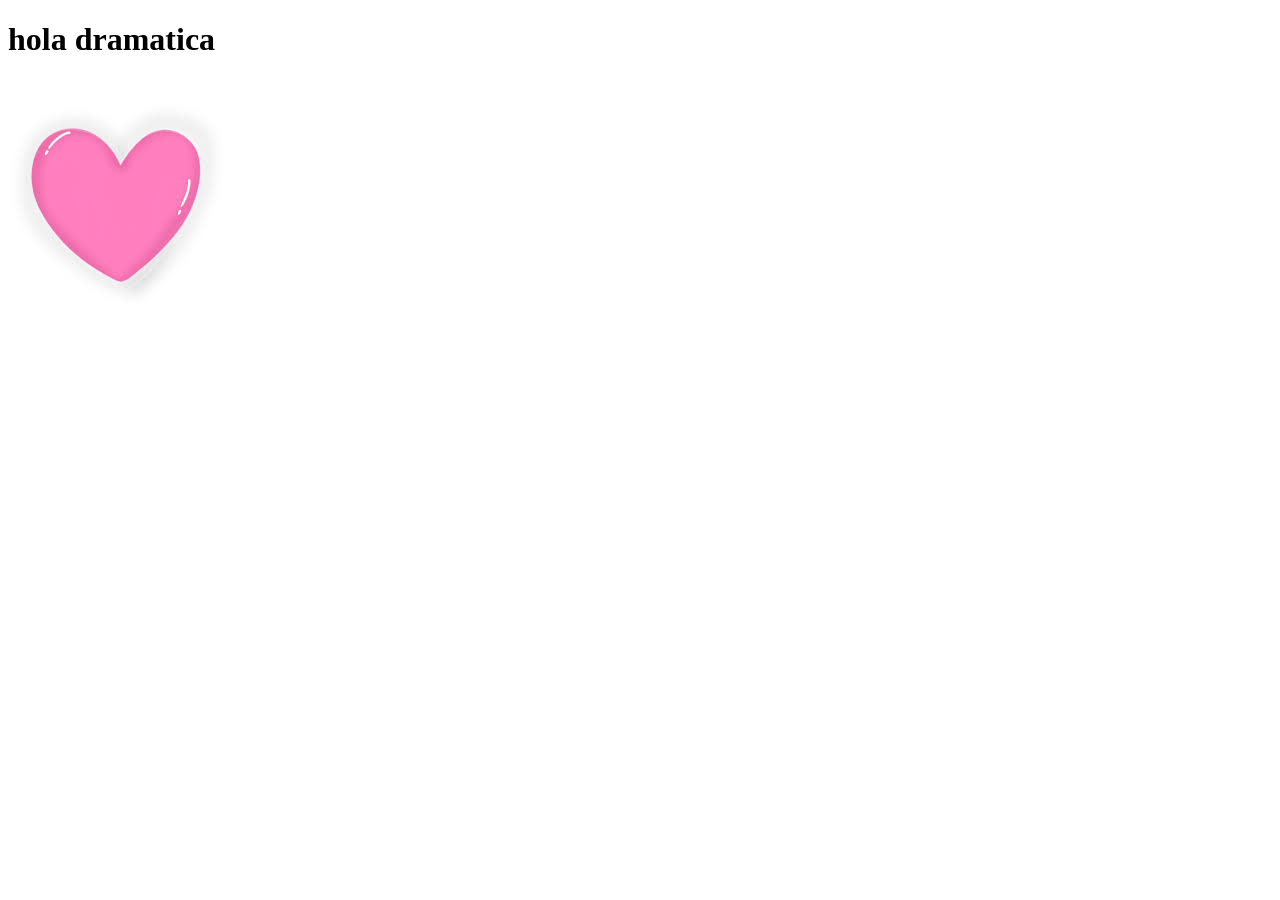
==== index.html @ f251073b "Add files via upload" ====
<!DOCTYPE html>
<html lang="en">
<head>
    <meta charset="UTF-8">
    <meta name="viewport" content="width=device-width, initial-scale=1.0">
    <title>Document</title>
    <h1>hola dramatica</h1>
    <img src="[data-uri]">
</head>
<body>
    
</body>
</html>
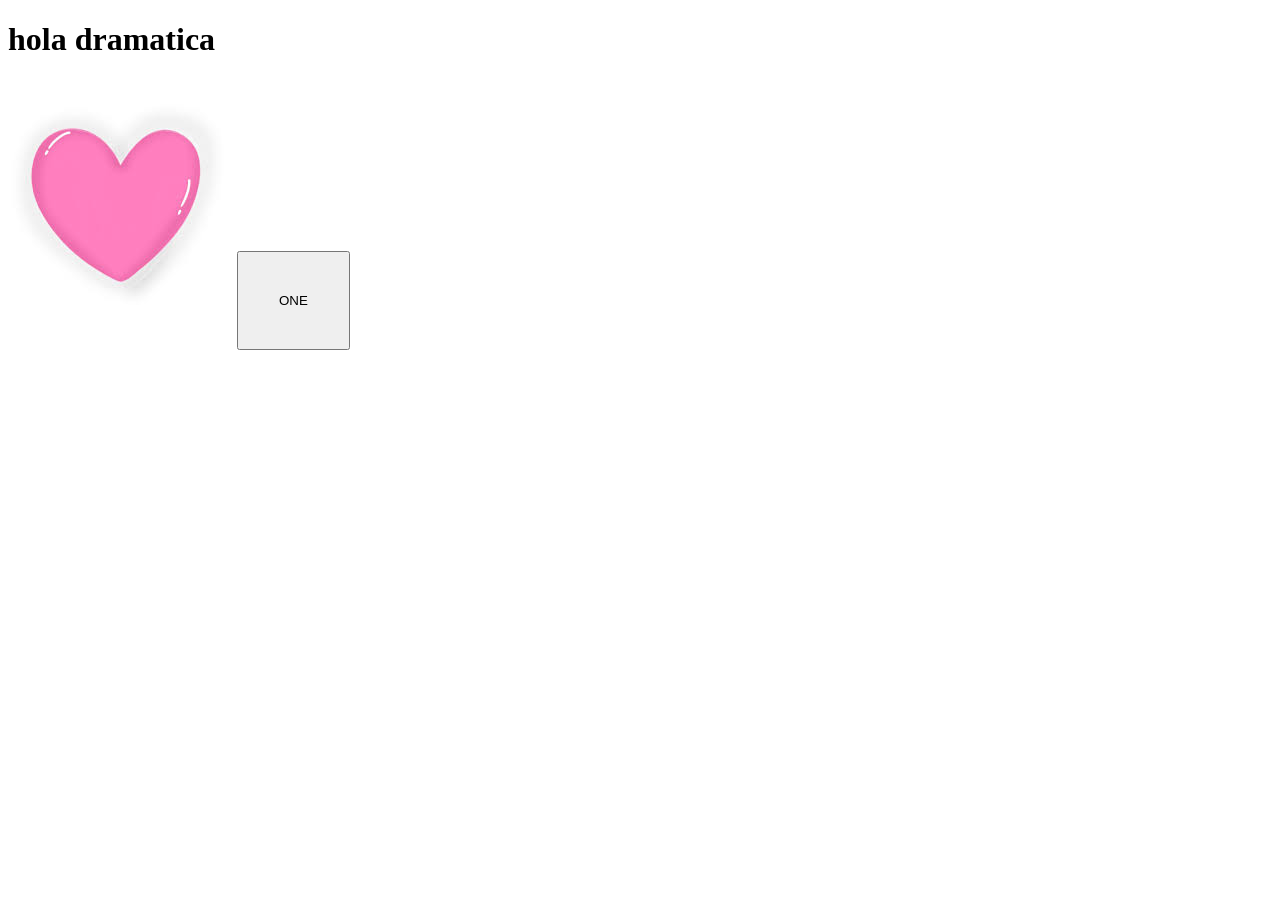
==== commit 62b72147: "Add files via upload" ====
--- a/index.html
+++ b/index.html
@@ -6,6 +6,7 @@
     <title>Document</title>
     <h1>hola dramatica</h1>
     <img src="[data-uri]">
+<button onclick="window.location.href='./once.html'" style="padding: 40px 40px;">ONE</button>
 </head>
 <body>
     
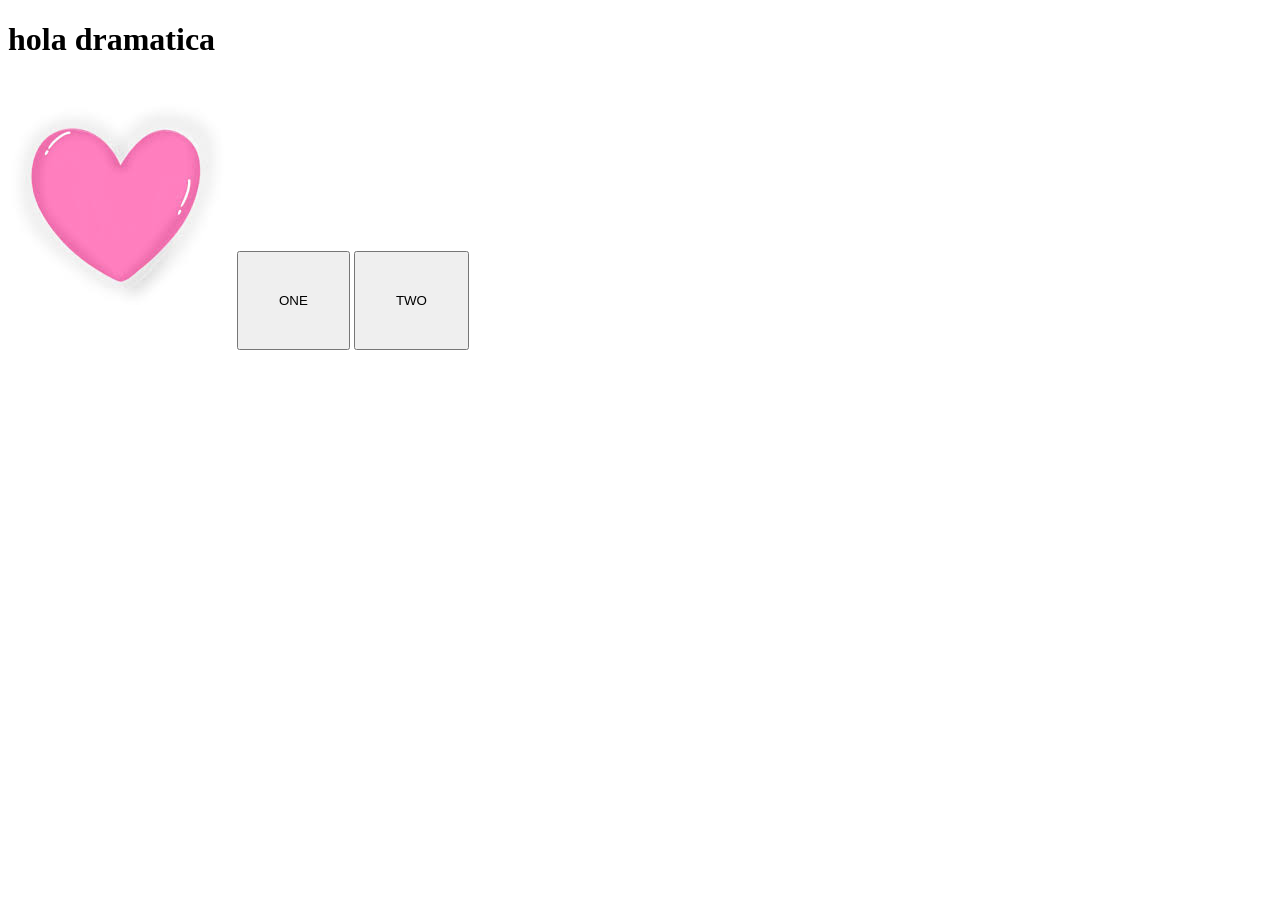
==== commit 6916c3bb: "Add files via upload" ====
--- a/index.html
+++ b/index.html
@@ -7,6 +7,7 @@
     <h1>hola dramatica</h1>
     <img src="[data-uri]">
 <button onclick="window.location.href='./once.html'" style="padding: 40px 40px;">ONE</button>
+<button onclick="window.location.href='./invitacion.html'" style="padding: 40px 40px;">TWO</button>
 </head>
 <body>
     
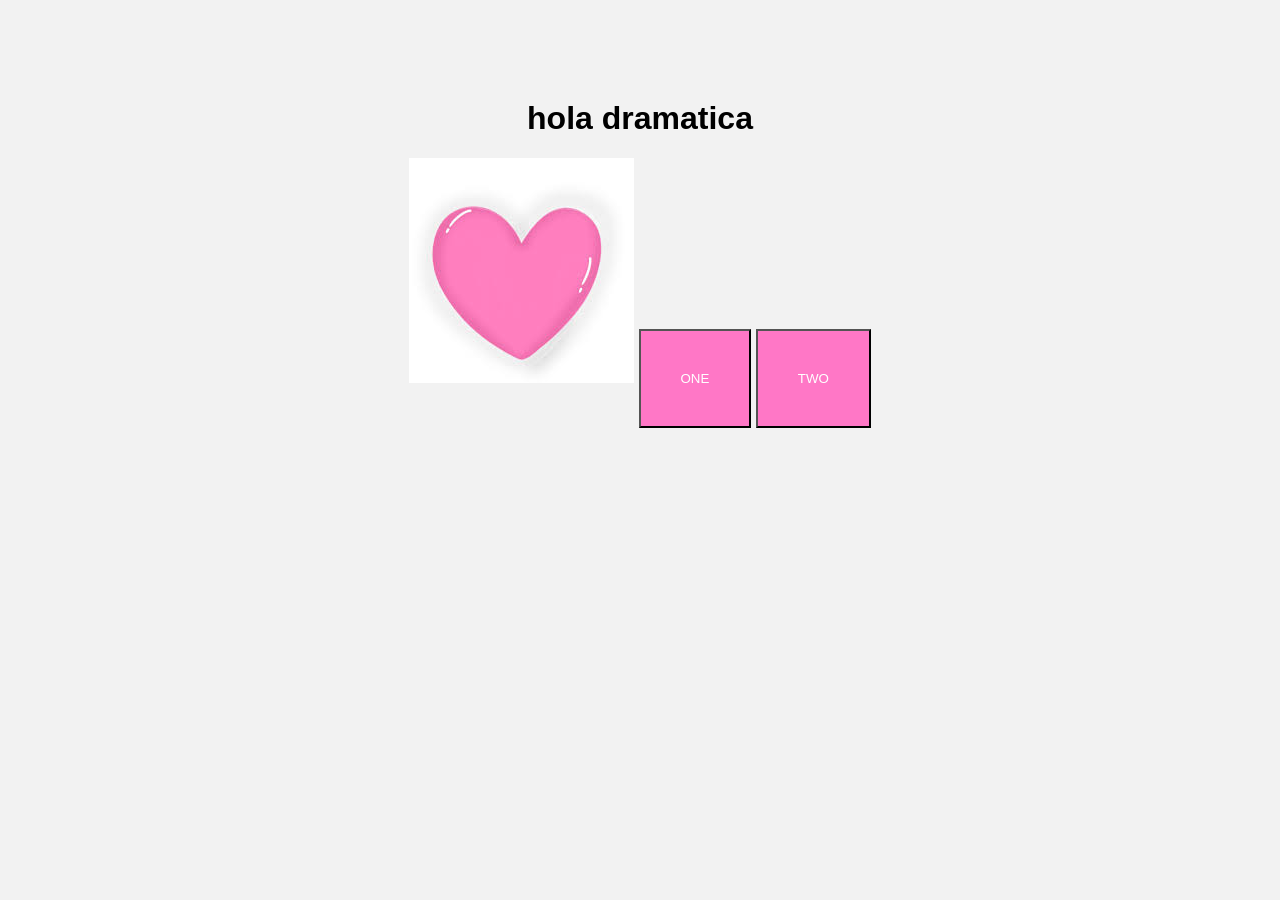
==== commit b26f9622: "Add files via upload" ====
--- a/index.html
+++ b/index.html
@@ -4,10 +4,11 @@
     <meta charset="UTF-8">
     <meta name="viewport" content="width=device-width, initial-scale=1.0">
     <title>Document</title>
+    <link rel="stylesheet" href="style.css">
     <h1>hola dramatica</h1>
     <img src="[data-uri]">
-<button onclick="window.location.href='./once.html'" style="padding: 40px 40px;">ONE</button>
-<button onclick="window.location.href='./invitacion.html'" style="padding: 40px 40px;">TWO</button>
+<button class="pig" onclick="window.location.href='./once.html'" style="padding: 40px 40px;">ONE</button>
+<button class="pig" onclick="window.location.href='./invitacion.html'" style="padding: 40px 40px;">TWO</button>
 </head>
 <body>
     
--- a/style.css
+++ b/style.css
@@ -0,0 +1,10 @@
+body{
+    font-family:Arial;
+    text-align:center;
+    margin-top:100px;
+    background:#f2f2f2;
+}
+.pig{
+    background:#ff77c6;
+    color:white;
+}
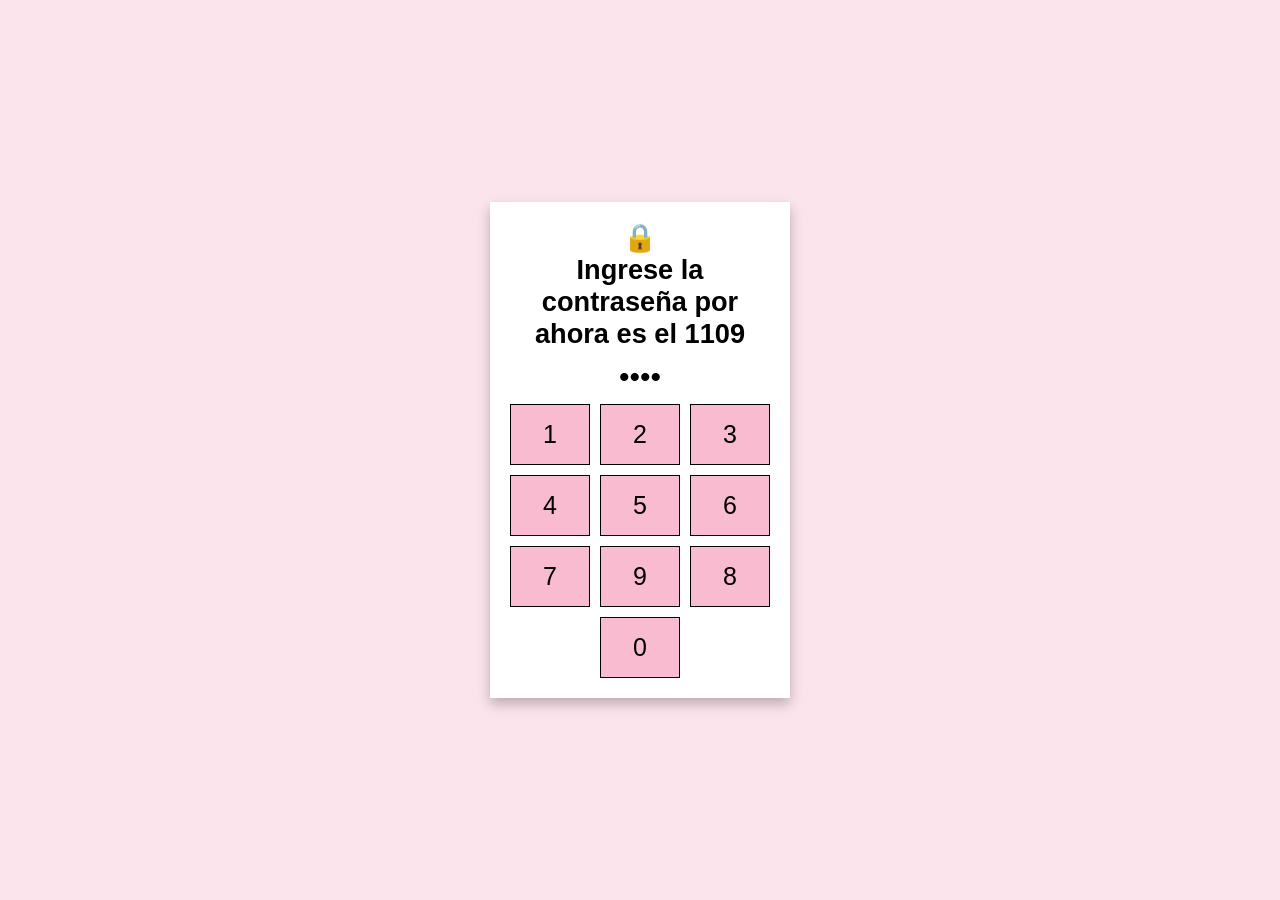
==== commit 5dd16609: "Add files via upload" ====
--- a/index.html
+++ b/index.html
@@ -1,4 +1,4 @@
-<!DOCTYPE html>
+<!--<!DOCTYPE html>
 <html lang="en">
 <head>
     <meta charset="UTF-8">
@@ -13,4 +13,120 @@
 <body>
     
 </body>
-</html>+</html>-->
+<!DOCTYPE html>
+<html lang="en">
+  <head>
+    <meta charset="UTF-8" />
+    <meta name="viewport" content="width=device-width, initial-scale=1.0" />
+    <link rel="preconnect" href="https://fonts.googleapis.com">
+    <link rel="preconnect" href="https://fonts.gstatic.com" crossorigin>
+    <link href="https://fonts.googleapis.com/css2?family=Poppins:wght@300;400;500;600&display=swap" rel="stylesheet">
+    <title>FLOR AMARILLA :)</title>
+    
+    <style>
+      * {
+        padding: 0;
+        margin: 0;
+        box-sizing: border-box;
+        font-family: sans-serif;
+      }
+
+      body {
+        display: flex;
+        width: 100%;
+        height: 100vh;
+        justify-content: center;
+        align-items: center;
+        background-color: #fce4ec;
+      }
+
+      .container {
+        width: 300px;
+        text-align: center;
+        padding: 20px;
+        background-color: #fff;
+        box-shadow: 0 6px 12px rgba(0, 0, 0, 0.25);
+      }
+
+      .container h2 {
+        font-size: 1.7rem;
+      }
+
+      .input-display {
+        text-align: center;
+        margin: 0;
+        font-size: 30px;
+        margin: 10px 0;
+      }
+
+      .keypad {
+        display: grid;
+        grid-template-columns: repeat(3, 1fr);
+        gap: 10px;
+      }
+
+      .keypad button {
+        padding: 15px;
+        font-size: 25px;
+        background-color: #f8bbd0;
+        border: 1px black solid;
+        outline: none;
+        cursor: pointer;
+        transition: background 0.2s;
+      }
+
+      .key:hover {
+        background-color: #f48fb1;
+      }
+
+      .keypad button:last-child {
+        grid-column: 2/3;
+      }
+
+    </style>
+  </head>
+  <body>
+    <div class="container">
+      <h2>
+        🔒<br />
+        Ingrese la contraseña 
+        por ahora es el 1109
+      </h2>
+      <div class="input-display" id="inputDisplay">••••</div>
+      <div class="keypad">
+        <button class="key" onclick="enterDigit('1')">1</button>
+        <button class="key" onclick="enterDigit('2')">2</button>
+        <button class="key" onclick="enterDigit('3')">3</button>
+        <button class="key" onclick="enterDigit('4')">4</button>
+        <button class="key" onclick="enterDigit('5')">5</button>
+        <button class="key" onclick="enterDigit('6')">6</button>
+        <button class="key" onclick="enterDigit('7')">7</button>
+        <button class="key" onclick="enterDigit('9')">9</button>
+        <button class="key" onclick="enterDigit('8')">8</button>
+        <button class="key" onclick="enterDigit('0')">0</button>
+      </div>
+    </div>
+
+    <script>
+      const correctPassword = "1109";
+      const display = document.getElementById("inputDisplay");
+      let input = "";
+      function enterDigit(digit) {
+        if (input.length < 4) {
+          input += digit;
+        }
+        display.textContent = input.padEnd(4, "•");
+        if (input.length === 4) {
+          if (input === correctPassword) {
+            window.location.href = "flower.html"; 
+          } else {
+            alert("Contraseña incorecta, intenta de nuevo");
+            input = "";
+            display.textContent = "••••";
+          }
+        }
+      }
+    </script>
+  </body>
+</html>
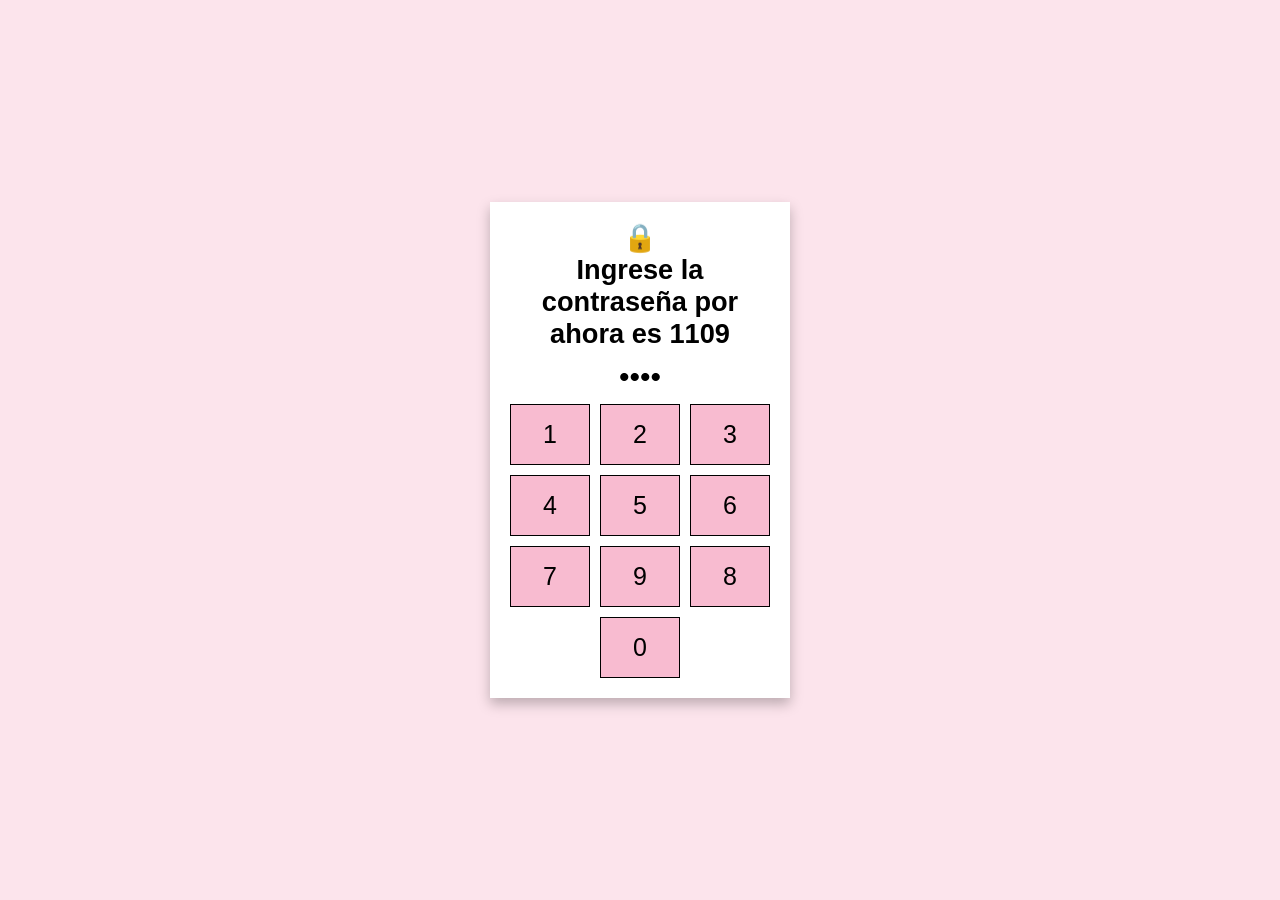
==== commit 1aa4a626: "Add files via upload" ====
--- a/index.html
+++ b/index.html
@@ -91,7 +91,8 @@
       <h2>
         🔒<br />
         Ingrese la contraseña 
-        por ahora es el 1109
+        por ahora es 1109
+        
       </h2>
       <div class="input-display" id="inputDisplay">••••</div>
       <div class="keypad">
--- a/style.css
+++ b/style.css
@@ -1,10 +1,22 @@
-body{
-    font-family:Arial;
-    text-align:center;
-    margin-top:100px;
-    background:#f2f2f2;
-}
+
+
 .pig{
     background:#ff77c6;
     color:white;
-}+}
+.botones {
+        padding: 15px 30px;
+        font-size: 18px;
+        font-family: "Poppins", sans-serif;
+        font-weight: 600;
+        color: #fff;
+        background: linear-gradient(45deg, #ff00b3, #ff5e00);
+        border: none;
+        border-radius: 50px;
+        cursor: pointer;
+        box-shadow: 0 8px 15px rgba(0, 0, 0, 0.3);
+        transition: all 0.3s ease;
+        position: relative;
+        overflow: hidden;
+        z-index: 999;
+        margin: 40px 0;}
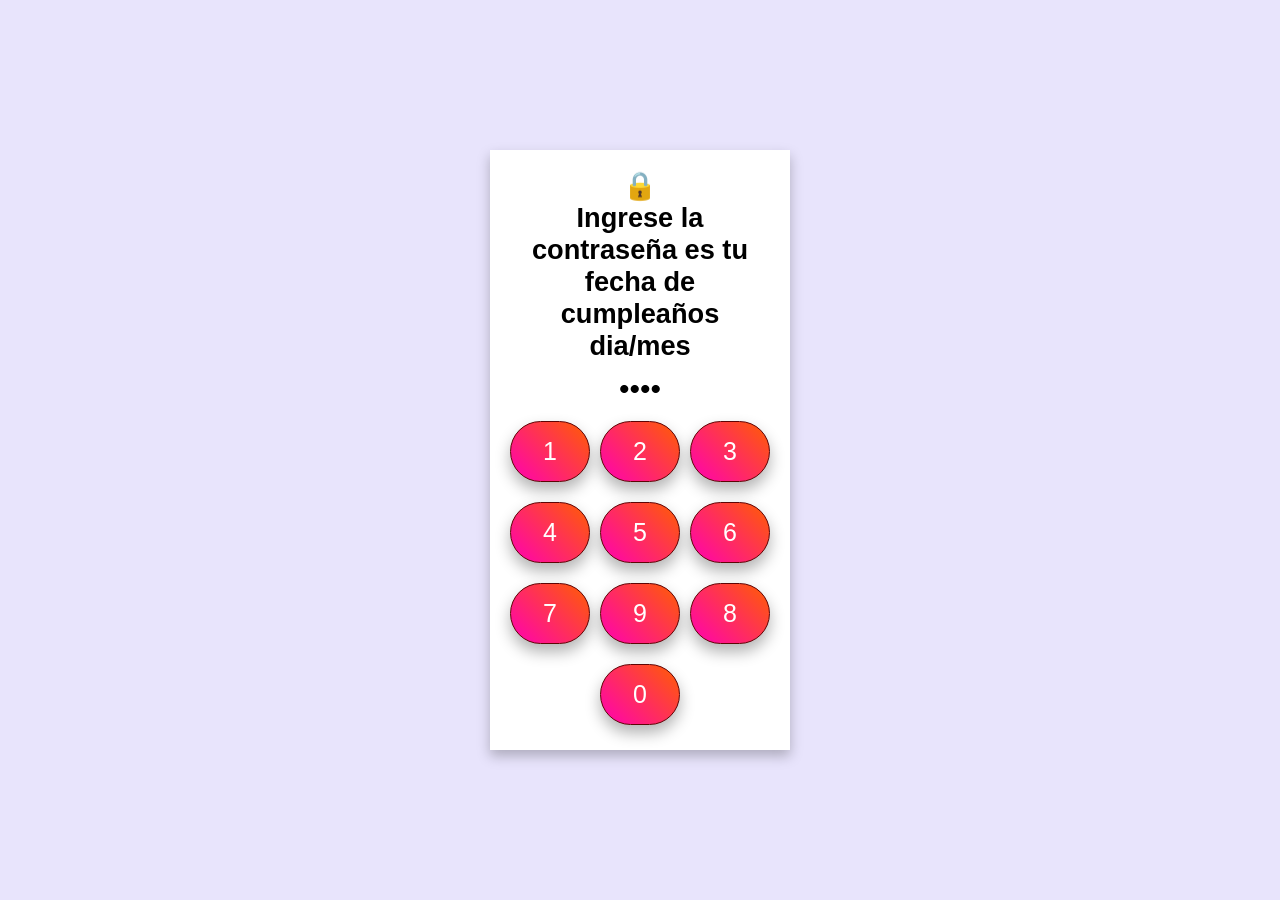
==== commit 1d5fd13a: "Add files via upload" ====
--- a/index.html
+++ b/index.html
@@ -19,6 +19,8 @@
   <head>
     <meta charset="UTF-8" />
     <meta name="viewport" content="width=device-width, initial-scale=1.0" />
+    
+    <link rel="stylesheet" href="style.css">
     <link rel="preconnect" href="https://fonts.googleapis.com">
     <link rel="preconnect" href="https://fonts.gstatic.com" crossorigin>
     <link href="https://fonts.googleapis.com/css2?family=Poppins:wght@300;400;500;600&display=swap" rel="stylesheet">
@@ -38,7 +40,7 @@
         height: 100vh;
         justify-content: center;
         align-items: center;
-        background-color: #fce4ec;
+        background-color: #e8e4fc;
       }
 
       .container {
@@ -70,7 +72,7 @@
         padding: 15px;
         font-size: 25px;
         background-color: #f8bbd0;
-        border: 1px black solid;
+        border: 1px rgb(95, 4, 4) solid;
         outline: none;
         cursor: pointer;
         transition: background 0.2s;
@@ -91,26 +93,27 @@
       <h2>
         🔒<br />
         Ingrese la contraseña 
-        por ahora es 1109
+        es tu fecha de cumpleaños
+        dia/mes
         
       </h2>
       <div class="input-display" id="inputDisplay">••••</div>
       <div class="keypad">
-        <button class="key" onclick="enterDigit('1')">1</button>
-        <button class="key" onclick="enterDigit('2')">2</button>
-        <button class="key" onclick="enterDigit('3')">3</button>
-        <button class="key" onclick="enterDigit('4')">4</button>
-        <button class="key" onclick="enterDigit('5')">5</button>
-        <button class="key" onclick="enterDigit('6')">6</button>
-        <button class="key" onclick="enterDigit('7')">7</button>
-        <button class="key" onclick="enterDigit('9')">9</button>
-        <button class="key" onclick="enterDigit('8')">8</button>
-        <button class="key" onclick="enterDigit('0')">0</button>
+        <button class="botones" onclick="enterDigit('1')">1</button>
+        <button class="botones" onclick="enterDigit('2')">2</button>
+        <button class="botones" onclick="enterDigit('3')">3</button>
+        <button class="botones" onclick="enterDigit('4')">4</button>
+        <button class="botones" onclick="enterDigit('5')">5</button>
+        <button class="botones" onclick="enterDigit('6')">6</button>
+        <button class="botones" onclick="enterDigit('7')">7</button>
+        <button class="botones" onclick="enterDigit('9')">9</button>
+        <button class="botones" onclick="enterDigit('8')">8</button>
+        <button class="botones" onclick="enterDigit('0')">0</button>
       </div>
     </div>
 
     <script>
-      const correctPassword = "1109";
+      const correctPassword = "2108";
       const display = document.getElementById("inputDisplay");
       let input = "";
       function enterDigit(digit) {
@@ -120,7 +123,7 @@
         display.textContent = input.padEnd(4, "•");
         if (input.length === 4) {
           if (input === correctPassword) {
-            window.location.href = "flower.html"; 
+            window.location.href = "princi.html"; 
           } else {
             alert("Contraseña incorecta, intenta de nuevo");
             input = "";
--- a/style.css
+++ b/style.css
@@ -4,11 +4,12 @@
     background:#ff77c6;
     color:white;
 }
+
 .botones {
-        padding: 15px 30px;
+        padding: 5px 10px;
         font-size: 18px;
         font-family: "Poppins", sans-serif;
-        font-weight: 600;
+        font-weight: 5;
         color: #fff;
         background: linear-gradient(45deg, #ff00b3, #ff5e00);
         border: none;
@@ -19,4 +20,4 @@
         position: relative;
         overflow: hidden;
         z-index: 999;
-        margin: 40px 0;}+        margin: 5px 0;}
--- a/style.css
+++ b/style.css
@@ -4,11 +4,12 @@
     background:#ff77c6;
     color:white;
 }
+
 .botones {
-        padding: 15px 30px;
+        padding: 5px 10px;
         font-size: 18px;
         font-family: "Poppins", sans-serif;
-        font-weight: 600;
+        font-weight: 5;
         color: #fff;
         background: linear-gradient(45deg, #ff00b3, #ff5e00);
         border: none;
@@ -19,4 +20,4 @@
         position: relative;
         overflow: hidden;
         z-index: 999;
-        margin: 40px 0;}+        margin: 5px 0;}
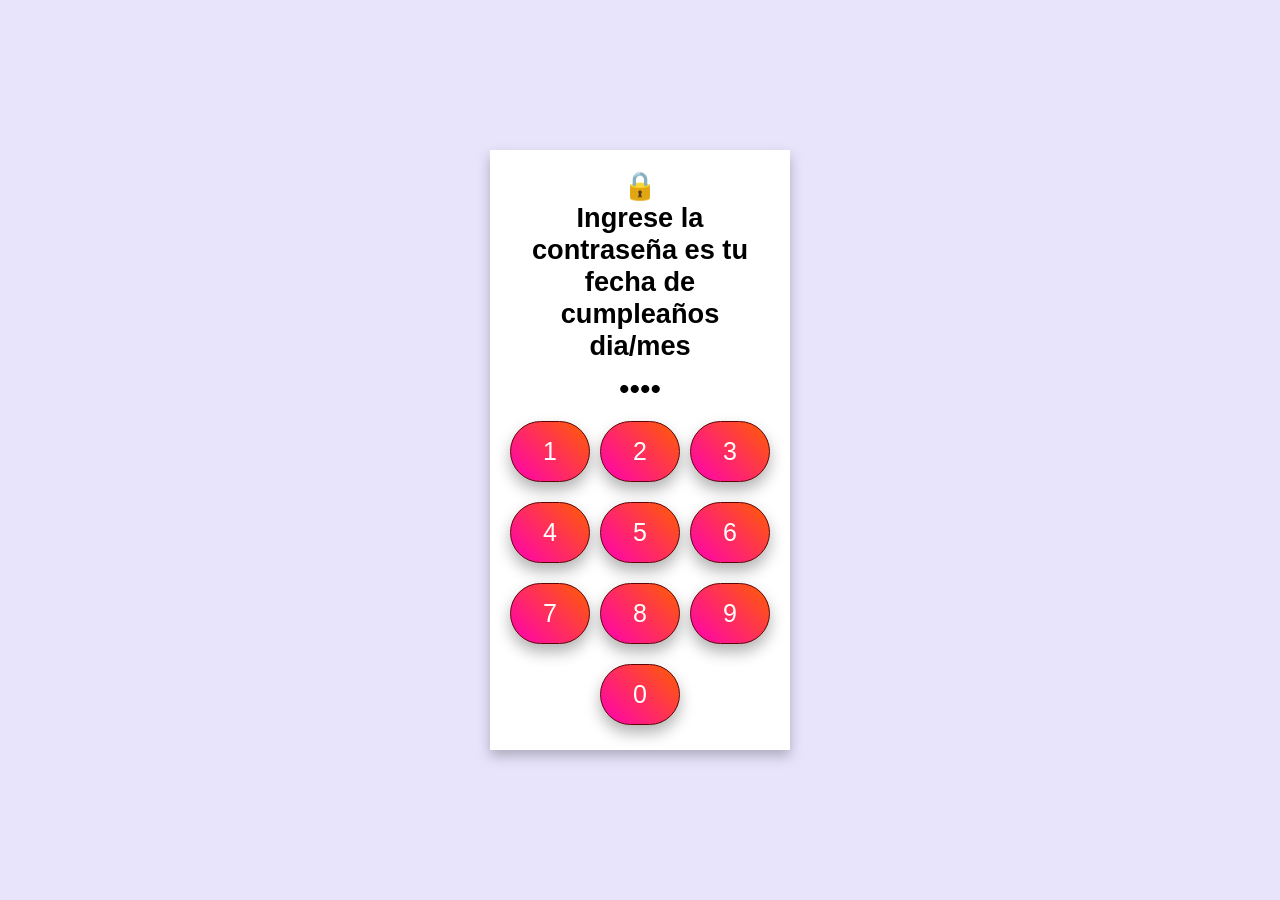
==== commit aa49944d: "Update index.html" ====
--- a/index.html
+++ b/index.html
@@ -106,8 +106,8 @@
         <button class="botones" onclick="enterDigit('5')">5</button>
         <button class="botones" onclick="enterDigit('6')">6</button>
         <button class="botones" onclick="enterDigit('7')">7</button>
+        <button class="botones" onclick="enterDigit('8')">8</button>
         <button class="botones" onclick="enterDigit('9')">9</button>
-        <button class="botones" onclick="enterDigit('8')">8</button>
         <button class="botones" onclick="enterDigit('0')">0</button>
       </div>
     </div>
